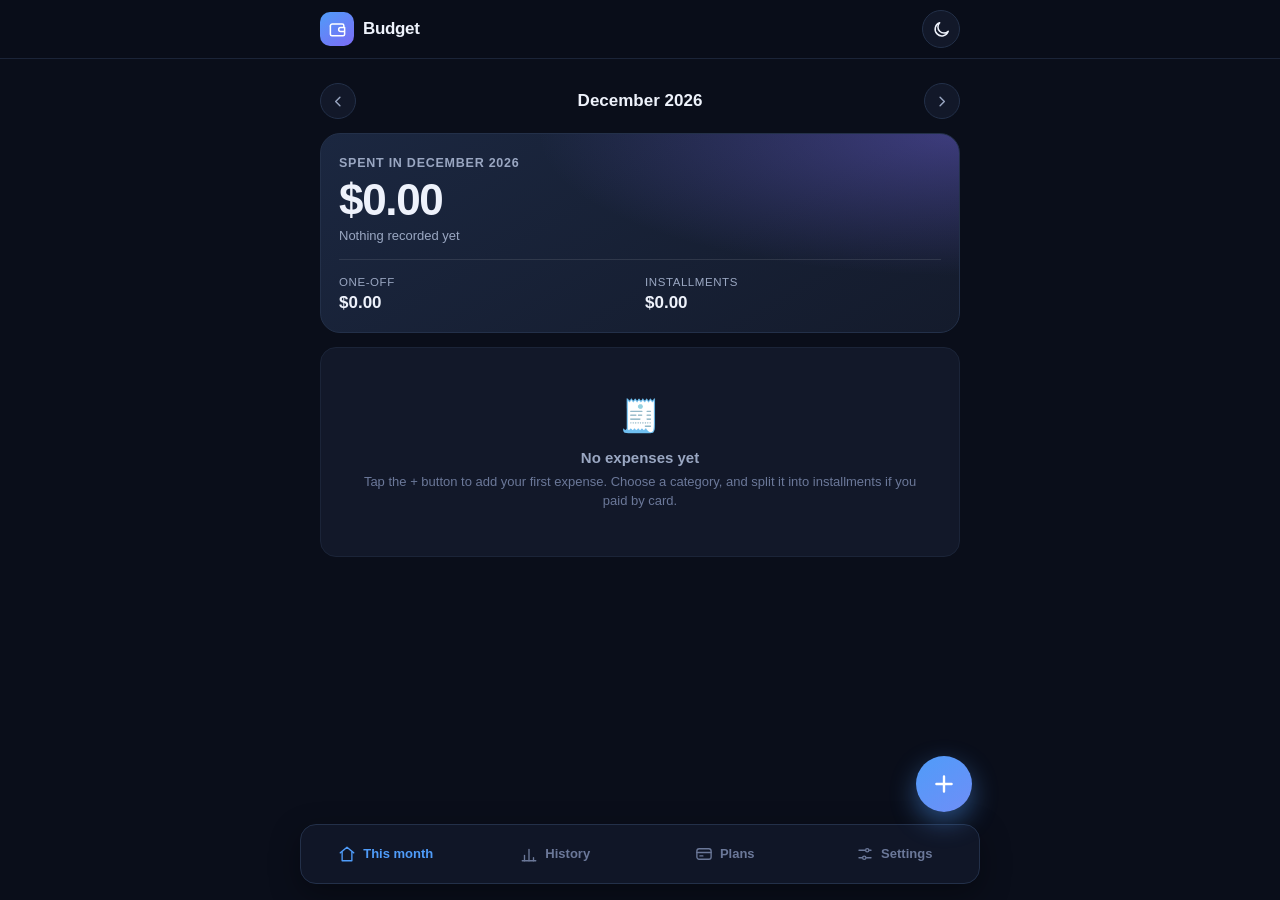
==== index.html @ e2831a7d "Update index.html" ====
<!DOCTYPE html>
<html lang="en" data-theme="dark">
<head>
  <meta charset="utf-8">
  <meta name="viewport" content="width=device-width, initial-scale=1, viewport-fit=cover">
  <meta name="theme-color" content="#0a0e1a" id="themeColorMeta">
  <meta name="description" content="A simple household budget tracker: log what you spend, split credit card purchases into installments, and see where your money goes each month.">
  <meta name="apple-mobile-web-app-capable" content="yes">
  <meta name="mobile-web-app-capable" content="yes">
  <meta name="apple-mobile-web-app-title" content="Budget">
  <title>Budget — Household spending tracker</title>
  <link rel="manifest" href="manifest.json">
  <link rel="icon" href="icons/icon.svg" type="image/svg+xml">
  <link rel="apple-touch-icon" href="icons/icon.svg">
  <link rel="stylesheet" href="css/style.css">
</head>
<body>
  <a class="skip-link" href="#main">Skip to content</a>

  <header class="appbar">
    <div class="brand">
      <span class="brand__mark" aria-hidden="true">
        <svg viewBox="0 0 24 24" fill="none" stroke="currentColor" stroke-width="1.9" stroke-linecap="round" stroke-linejoin="round">
          <path d="M3 7.5A2.5 2.5 0 0 1 5.5 5H18a2 2 0 0 1 2 2v1.5"/>
          <path d="M3 7.5V18a2 2 0 0 0 2 2h14a2 2 0 0 0 2-2v-2.5"/>
          <path d="M21 9.5H16a2.5 2.5 0 0 0 0 5h5v-5Z"/>
        </svg>
      </span>
      <span class="brand__name">Budget</span>
    </div>
    <button type="button" class="icon-btn" id="themeBtn" aria-label="Switch colour theme" title="Switch colour theme"></button>
  </header>

  <main class="app" id="main">
    <!-- ── Home ─────────────────────────────────────────────── -->
    <section class="view" id="view-home" role="tabpanel" aria-labelledby="tab-home">
      <div class="monthbar">
        <button type="button" class="round-btn" data-month-step="-1" aria-label="Previous month">
          <svg viewBox="0 0 24 24" fill="none" stroke="currentColor" stroke-width="2" stroke-linecap="round" stroke-linejoin="round" aria-hidden="true"><path d="m14 6-6 6 6 6"/></svg>
        </button>
        <div class="monthbar__center">
          <span class="monthbar__label" id="monthLabel">—</span>
          <button type="button" class="monthbar__jump" id="monthJump" hidden>Jump to this month</button>
        </div>
        <button type="button" class="round-btn" data-month-step="1" aria-label="Next month">
          <svg viewBox="0 0 24 24" fill="none" stroke="currentColor" stroke-width="2" stroke-linecap="round" stroke-linejoin="round" aria-hidden="true"><path d="m10 6 6 6-6 6"/></svg>
        </button>
      </div>
      <div id="homeContent" class="stack"></div>
    </section>

    <!-- ── History ──────────────────────────────────────────── -->
    <section class="view" id="view-history" role="tabpanel" aria-labelledby="tab-history" hidden>
      <div class="view-head">
        <h1 class="view-head__title">History</h1>
        <p class="view-head__sub">Totals for past months and where the money went.</p>
      </div>
      <div id="historyContent" class="stack"></div>
    </section>

    <!-- ── Installments ─────────────────────────────────────── -->
    <section class="view" id="view-plans" role="tabpanel" aria-labelledby="tab-plans" hidden>
      <div class="view-head">
        <h1 class="view-head__title">Installments</h1>
        <p class="view-head__sub">Credit card purchases split over several months.</p>
      </div>
      <div id="plansContent" class="stack"></div>
    </section>

    <!-- ── Settings ─────────────────────────────────────────── -->
    <section class="view" id="view-settings" role="tabpanel" aria-labelledby="tab-settings" hidden>
      <div class="view-head">
        <h1 class="view-head__title">Settings</h1>
        <p class="view-head__sub">Categories, budgets, currency and backups.</p>
      </div>
      <div id="settingsContent" class="stack"></div>
    </section>
  </main>

  <nav class="tabbar" role="tablist" aria-label="Sections">
    <button type="button" class="tab" id="tab-home" role="tab" data-view="home" aria-selected="true" aria-controls="view-home">
      <svg viewBox="0 0 24 24" fill="none" stroke="currentColor" stroke-width="1.8" stroke-linecap="round" stroke-linejoin="round" aria-hidden="true"><path d="M3 10.5 12 3l9 7.5"/><path d="M5.5 9.5V21h13V9.5"/></svg>
      <span>This month</span>
    </button>
    <button type="button" class="tab" id="tab-history" role="tab" data-view="history" aria-selected="false" aria-controls="view-history">
      <svg viewBox="0 0 24 24" fill="none" stroke="currentColor" stroke-width="1.8" stroke-linecap="round" stroke-linejoin="round" aria-hidden="true"><path d="M3 21h18"/><path d="M6 21v-7"/><path d="M12 21V6"/><path d="M18 21v-4"/></svg>
      <span>History</span>
    </button>
    <button type="button" class="tab" id="tab-plans" role="tab" data-view="plans" aria-selected="false" aria-controls="view-plans">
      <svg viewBox="0 0 24 24" fill="none" stroke="currentColor" stroke-width="1.8" stroke-linecap="round" stroke-linejoin="round" aria-hidden="true"><rect x="2.5" y="5" width="19" height="14" rx="3"/><path d="M2.5 10h19"/><path d="M6.5 14.5h4"/></svg>
      <span>Plans</span>
    </button>
    <button type="button" class="tab" id="tab-settings" role="tab" data-view="settings" aria-selected="false" aria-controls="view-settings">
      <svg viewBox="0 0 24 24" fill="none" stroke="currentColor" stroke-width="1.8" stroke-linecap="round" stroke-linejoin="round" aria-hidden="true"><path d="M4 7h8"/><path d="M18 7h2"/><path d="M4 17h4"/><path d="M14 17h6"/><circle cx="15" cy="7" r="2.2"/><circle cx="11" cy="17" r="2.2"/></svg>
      <span>Settings</span>
    </button>
  </nav>

  <button type="button" class="fab" id="addBtn" aria-label="Add an expense">
    <svg viewBox="0 0 24 24" fill="none" stroke="currentColor" stroke-width="2.2" stroke-linecap="round" aria-hidden="true"><path d="M12 5v14M5 12h14"/></svg>
  </button>

  <!-- ── Expense sheet ──────────────────────────────────────── -->
  <div class="sheet-backdrop" data-close-sheet hidden></div>

  <section class="sheet" id="sheet-expense" role="dialog" aria-modal="true" aria-labelledby="expenseTitle" hidden>
    <div class="sheet__grip" aria-hidden="true"></div>
    <form class="sheet__body" id="expenseForm" novalidate>
      <div class="sheet__head">
        <h2 class="sheet__title" id="expenseTitle">Add expense</h2>
        <button type="button" class="icon-btn icon-btn--flat" data-close-sheet aria-label="Close">
          <svg viewBox="0 0 24 24" fill="none" stroke="currentColor" stroke-width="2" stroke-linecap="round" aria-hidden="true"><path d="M6 6l12 12M18 6 6 18"/></svg>
        </button>
      </div>

      <div class="amount-field">
        <span class="amount-field__cur" id="formCurrency">$</span>
        <input id="fAmount" name="amount" type="text" inputmode="decimal" autocomplete="off" placeholder="0.00" aria-label="Amount" required>
      </div>
      <p class="field-error" id="fAmountError" hidden>Please enter an amount greater than 0.</p>

      <fieldset class="fieldset">
        <legend class="field__label">Category</legend>
        <div class="chips" id="fCategoryChips" role="radiogroup" aria-label="Category"></div>
      </fieldset>

      <label class="field">
        <span class="field__label">Note <span class="field__hint">(what was it for?)</span></span>
        <input id="fNote" type="text" maxlength="80" autocomplete="off" placeholder="e.g. Groceries, School fees" list="noteHistory">
        <datalist id="noteHistory"></datalist>
      </label>

      <div class="field-row">
        <label class="field">
          <span class="field__label">Date</span>
          <input id="fDate" type="date" required>
        </label>
        <div class="field">
          <span class="field__label">Paid with</span>
          <div class="segmented" id="fMethod" role="radiogroup" aria-label="Payment method">
            <button type="button" data-method="cash" class="is-active" role="radio" aria-checked="true">Cash</button>
            <button type="button" data-method="debit" role="radio" aria-checked="false">Debit</button>
            <button type="button" data-method="credit" role="radio" aria-checked="false">Card</button>
          </div>
        </div>
      </div>
      <p class="field__hint field__hint--block" id="methodHint">Credit-card purchases only count for the months they are charged.</p>

      <div class="inset" id="installmentBlock" hidden>
        <label class="switch-row">
          <span class="switch-row__text">
            <strong>Split into installments</strong>
            <span class="field__hint">Charge this purchase over several months</span>
          </span>
          <input type="checkbox" id="fInstallToggle" class="switch">
        </label>
        <div id="installmentConfig" hidden>
          <div class="stepper" role="group" aria-label="Number of installments">
            <button type="button" class="stepper__btn" data-step="-1" aria-label="One installment fewer">−</button>
            <div class="stepper__value"><input id="fMonths" type="number" min="2" max="60" step="1" value="3" inputmode="numeric" aria-label="Number of monthly installments"><span>months</span></div>
            <button type="button" class="stepper__btn" data-step="1" aria-label="One installment more">+</button>
          </div>
          <p class="preview" id="fMonthlyPreview"></p>
        </div>
      </div>

      <div class="sheet__actions">
        <button type="button" class="btn btn--danger-ghost" id="deleteExpenseBtn" hidden>Delete</button>
        <button type="submit" class="btn btn--primary" id="saveExpenseBtn">Save expense</button>
      </div>
    </form>
  </section>

  <!-- ── Category sheet ─────────────────────────────────────── -->
  <section class="sheet" id="sheet-category" role="dialog" aria-modal="true" aria-labelledby="categoryTitle" hidden>
    <div class="sheet__grip" aria-hidden="true"></div>
    <form class="sheet__body" id="categoryForm" novalidate>
      <div class="sheet__head">
        <h2 class="sheet__title" id="categoryTitle">New category</h2>
        <button type="button" class="icon-btn icon-btn--flat" data-close-sheet aria-label="Close">
          <svg viewBox="0 0 24 24" fill="none" stroke="currentColor" stroke-width="2" stroke-linecap="round" aria-hidden="true"><path d="M6 6l12 12M18 6 6 18"/></svg>
        </button>
      </div>
      <label class="field">
        <span class="field__label">Name</span>
        <input id="cName" type="text" maxlength="24" autocomplete="off" placeholder="e.g. Kids, Savings, Gifts" required>
      </label>
      <div class="field-row">
        <label class="field">
          <span class="field__label">Emoji</span>
          <input id="cEmoji" type="text" maxlength="4" autocomplete="off" placeholder="🏷️" aria-label="Emoji">
        </label>
        <label class="field">
          <span class="field__label">Monthly limit <span class="field__hint">(optional)</span></span>
          <input id="cBudget" type="text" inputmode="decimal" autocomplete="off" placeholder="0.00" aria-label="Monthly limit">
        </label>
      </div>
      <fieldset class="fieldset">
        <legend class="field__label">Colour</legend>
        <div class="swatches" id="cColors" role="radiogroup" aria-label="Colour"></div>
      </fieldset>
      <div class="sheet__actions">
        <button type="button" class="btn btn--danger-ghost" id="deleteCategoryBtn" hidden>Delete</button>
        <button type="submit" class="btn btn--primary">Save category</button>
      </div>
    </form>
  </section>

  <!-- ── Plan sheet ─────────────────────────────────────────── -->
  <section class="sheet" id="sheet-plan" role="dialog" aria-modal="true" aria-labelledby="planTitle" hidden>
    <div class="sheet__grip" aria-hidden="true"></div>
    <div class="sheet__body" id="planBody"></div>
  </section>

  <div class="toast" id="toast" role="status" aria-live="polite" hidden></div>

  <noscript>
    <p class="noscript">This budget tracker needs JavaScript enabled. Your data is stored only in this browser.</p>
  </noscript>

  <script src="js/store.js"></script>
  <script src="js/sync.js"></script>
  <script src="js/vendor/chart.umd.min.js" defer></script>
  <script src="js/app.js" defer></script>
<script src="https://www.genspark.ai/sandbox_inspect.js"></script><script src="https://www.genspark.ai/preview_badge.js" data-gs-lang="en" defer></script></body>
</html>
---- css/style.css ----
/* Budget — household spending tracker
 * Mobile-first. Dark by default, light theme via [data-theme="light"].
 */

:root {
  --bg: #0a0e1a;
  --bg-elev: #121829;
  --bg-elev-2: #1a2237;
  --line: #233049;
  --line-soft: #1b2438;
  --text: #eef2fb;
  --text-dim: #9aa7c2;
  --text-mute: #6b7899;
  --accent: #4f9cf9;
  --accent-ink: #04101f;
  --good: #3fc4a6;
  --warn: #f7a93b;
  --bad: #f2686b;
  --radius: 16px;
  --radius-sm: 11px;
  --shadow: 0 10px 30px rgba(0, 0, 0, .35);
  --tabbar-h: 66px;
  --safe-b: env(safe-area-inset-bottom, 0px);
  --font: -apple-system, BlinkMacSystemFont, "Segoe UI", Roboto, "Helvetica Neue", Arial, sans-serif;
  color-scheme: dark;
}

[data-theme="light"] {
  --bg: #f4f6fb;
  --bg-elev: #ffffff;
  --bg-elev-2: #eef1f8;
  --line: #dce2ef;
  --line-soft: #e8ecf5;
  --text: #131a2a;
  --text-dim: #5c6884;
  --text-mute: #8590a8;
  --accent: #2f7fe0;
  --accent-ink: #ffffff;
  --good: #12a58a;
  --warn: #d98511;
  --bad: #dd4b4f;
  --shadow: 0 10px 26px rgba(20, 32, 60, .12);
  color-scheme: light;
}

* { box-sizing: border-box; }

/* Beat component `display` rules so [hidden] always hides. */
[hidden] { display: none !important; }

html { -webkit-text-size-adjust: 100%; }

body {
  margin: 0;
  background: var(--bg);
  color: var(--text);
  font-family: var(--font);
  font-size: 16px;
  line-height: 1.45;
  -webkit-font-smoothing: antialiased;
  /* Extra room so the floating add button never covers the last row. */
  padding-bottom: calc(var(--tabbar-h) + var(--safe-b) + 84px);
  overflow-x: hidden;
}

h1, h2, h3, h4 { margin: 0; font-weight: 650; letter-spacing: -.01em; }

button { font: inherit; color: inherit; }

input, select, textarea { font: inherit; color: inherit; }

.skip-link {
  position: absolute; left: -9999px; top: 0; z-index: 100;
  background: var(--accent); color: var(--accent-ink);
  padding: 10px 16px; border-radius: 0 0 10px 0; font-weight: 600;
}
.skip-link:focus { left: 0; }

/* ── app bar ───────────────────────────────────────────────── */

.appbar {
  position: sticky; top: 0; z-index: 30;
  display: flex; align-items: center; justify-content: space-between;
  gap: 12px;
  padding: calc(env(safe-area-inset-top, 0px) + 10px) 16px 10px;
  background: color-mix(in srgb, var(--bg) 88%, transparent);
  backdrop-filter: blur(14px);
  -webkit-backdrop-filter: blur(14px);
  border-bottom: 1px solid var(--line-soft);
}

.brand { display: flex; align-items: center; gap: 9px; }
.brand__mark {
  display: grid; place-items: center;
  width: 34px; height: 34px; border-radius: 10px;
  background: linear-gradient(145deg, var(--accent), #7c6bf5);
  color: #fff;
}
.brand__mark svg { width: 19px; height: 19px; }
.brand__name { font-weight: 700; font-size: 17px; letter-spacing: -.02em; }

.icon-btn {
  display: grid; place-items: center;
  width: 38px; height: 38px; padding: 0;
  border-radius: 50%;
  background: var(--bg-elev);
  border: 1px solid var(--line);
  cursor: pointer;
  transition: background .15s ease, transform .1s ease;
}
.icon-btn svg { width: 19px; height: 19px; }
.icon-btn:hover { background: var(--bg-elev-2); }
.icon-btn:active { transform: scale(.94); }
.icon-btn--flat { background: transparent; border-color: transparent; color: var(--text-dim); }

/* ── layout ────────────────────────────────────────────────── */

.app {
  padding: 14px 16px 6px;
  max-width: 620px;
  margin: 0 auto;
}

.stack { display: flex; flex-direction: column; gap: 14px; }
.stack--tight { gap: 8px; }

.view-head { margin-bottom: 14px; }
.view-head__title { font-size: 23px; }
.view-head__sub { margin: 4px 0 0; color: var(--text-dim); font-size: 13.5px; }

.card {
  background: var(--bg-elev);
  border: 1px solid var(--line-soft);
  border-radius: var(--radius);
  padding: 15px;
}
.card--flush { padding: 0; overflow: hidden; }
.card__title {
  display: flex; align-items: center; justify-content: space-between; gap: 10px;
  font-size: 13px; font-weight: 650; text-transform: uppercase; letter-spacing: .07em;
  color: var(--text-mute); margin-bottom: 12px;
}
.card__title span:last-child { text-transform: none; letter-spacing: 0; font-weight: 500; }

/* ── month bar ─────────────────────────────────────────────── */

.monthbar {
  display: flex; align-items: center; justify-content: space-between;
  gap: 8px; margin: 2px 0 14px;
}
.monthbar__center { text-align: center; min-width: 0; }
.monthbar__label { display: block; font-size: 17px; font-weight: 650; }
.monthbar__jump {
  margin-top: 2px; padding: 2px 8px;
  background: none; border: 0; border-bottom: 1px dashed var(--accent);
  color: var(--accent); font-size: 12px; cursor: pointer;
}

.round-btn {
  display: grid; place-items: center;
  width: 36px; height: 36px; flex: 0 0 36px;
  border-radius: 50%; padding: 0;
  background: var(--bg-elev); border: 1px solid var(--line);
  color: var(--text-dim); cursor: pointer;
}
.round-btn svg { width: 17px; height: 17px; }
.round-btn:active { transform: scale(.93); }

/* ── hero / summary ────────────────────────────────────────── */

.hero {
  position: relative; overflow: hidden;
  border-radius: 20px;
  padding: 20px 18px 16px;
  background:
    radial-gradient(120% 130% at 100% 0%, rgba(124, 107, 245, .38) 0%, transparent 55%),
    linear-gradient(150deg, #1b2740 0%, #141b2c 100%);
  border: 1px solid var(--line);
}
[data-theme="light"] .hero {
  background:
    radial-gradient(120% 130% at 100% 0%, rgba(124, 107, 245, .22) 0%, transparent 55%),
    linear-gradient(150deg, #eaf1ff 0%, #f7f9ff 100%);
}
.hero__label { font-size: 12.5px; font-weight: 600; letter-spacing: .06em; text-transform: uppercase; color: var(--text-dim); }
.hero__amount {
  display: flex; align-items: baseline; gap: 6px;
  font-size: 40px; font-weight: 700; letter-spacing: -.03em; line-height: 1.1;
  margin: 4px 0 2px;
  font-variant-numeric: tabular-nums;
}
.hero__amount small { font-size: 15px; font-weight: 600; color: var(--text-dim); letter-spacing: 0; }
.hero__meta { color: var(--text-dim); font-size: 13px; }
.hero__split {
  display: grid; grid-template-columns: 1fr 1fr; gap: 10px;
  margin-top: 14px; padding-top: 14px;
  border-top: 1px solid rgba(255, 255, 255, .1);
}
[data-theme="light"] .hero__split { border-top-color: var(--line); }
.mini-stat__label { font-size: 11.5px; color: var(--text-dim); text-transform: uppercase; letter-spacing: .05em; }
.mini-stat__value { font-size: 17px; font-weight: 650; font-variant-numeric: tabular-nums; }

.delta { display: inline-flex; align-items: center; gap: 4px; font-size: 12.5px; font-weight: 600; margin-top: 6px; }
.delta--up { color: var(--bad); }
.delta--down { color: var(--good); }
.delta--flat { color: var(--text-mute); }

/* ── budget progress ───────────────────────────────────────── */

.budget-bar {
  position: relative; height: 9px; border-radius: 99px;
  background: var(--bg-elev-2); overflow: hidden;
}
.budget-bar__fill { height: 100%; border-radius: 99px; transition: width .35s ease; }
.budget-row { display: flex; align-items: center; justify-content: space-between; font-size: 12.5px; color: var(--text-dim); margin-bottom: 7px; }
.budget-row strong { color: var(--text); font-variant-numeric: tabular-nums; }

/* ── category rows ─────────────────────────────────────────── */

.cat-row {
  display: flex; align-items: center; gap: 11px;
  padding: 10px 0;
  border-bottom: 1px solid var(--line-soft);
}
.cat-row:last-child { border-bottom: 0; }
.cat-ico {
  display: grid; place-items: center;
  width: 38px; height: 38px; flex: 0 0 38px;
  border-radius: 11px; font-size: 18px; line-height: 1;
  background: var(--bg-elev-2);
}
.cat-main { flex: 1 1 auto; min-width: 0; }
.cat-main__top { display: flex; justify-content: space-between; gap: 10px; align-items: baseline; }
.cat-main__name { font-weight: 600; font-size: 14.5px; }
.cat-main__value { font-weight: 650; font-variant-numeric: tabular-nums; white-space: nowrap; }
.cat-main__sub { font-size: 12px; color: var(--text-mute); margin-top: 1px; }
.cat-track { height: 5px; border-radius: 99px; background: var(--bg-elev-2); margin-top: 7px; overflow: hidden; }
.cat-track__fill { height: 100%; border-radius: 99px; }

/* ── expense list ──────────────────────────────────────────── */

.day-group__head {
  display: flex; justify-content: space-between; align-items: baseline;
  padding: 10px 15px 8px; font-size: 12px; font-weight: 650;
  text-transform: uppercase; letter-spacing: .06em; color: var(--text-mute);
  background: var(--bg-elev);
  border-bottom: 1px solid var(--line-soft);
}

.exp {
  display: flex; align-items: center; gap: 11px; width: 100%;
  padding: 11px 15px; text-align: left;
  background: var(--bg-elev); border: 0; border-bottom: 1px solid var(--line-soft);
  cursor: pointer;
}
.exp:last-child { border-bottom: 0; }
.exp:hover { background: var(--bg-elev-2); }
.exp__main { flex: 1 1 auto; min-width: 0; }
.exp__title { display: block; font-weight: 600; font-size: 14.5px; white-space: nowrap; overflow: hidden; text-overflow: ellipsis; }
.exp__sub { display: block; font-size: 12px; color: var(--text-mute); white-space: nowrap; overflow: hidden; text-overflow: ellipsis; }
.exp__right { text-align: right; flex: 0 0 auto; }
.exp__amount { font-weight: 650; font-variant-numeric: tabular-nums; }
.exp__tag {
  display: inline-block; margin-top: 3px; padding: 1px 6px;
  font-size: 10.5px; font-weight: 650; letter-spacing: .02em;
  border-radius: 5px; background: var(--bg-elev-2); color: var(--text-dim);
}
.exp__tag--plan { background: rgba(79, 156, 249, .16); color: #8dc0ff; }
[data-theme="light"] .exp__tag--plan { background: rgba(47, 127, 224, .12); color: #1d63b8; }

/* ── buttons ───────────────────────────────────────────────── */

.btn {
  display: inline-flex; align-items: center; justify-content: center; gap: 7px;
  min-height: 46px; padding: 0 18px;
  border-radius: 13px; border: 1px solid var(--line);
  background: var(--bg-elev-2); color: var(--text);
  font-weight: 650; font-size: 15px; cursor: pointer;
  transition: filter .15s ease, transform .1s ease;
}
.btn:active { transform: scale(.985); }
.btn svg { width: 17px; height: 17px; }
.btn--primary {
  background: linear-gradient(145deg, var(--accent), #6f8ef7);
  border-color: transparent; color: #fff;
  box-shadow: 0 6px 18px rgba(79, 156, 249, .28);
}
.btn--primary:hover { filter: brightness(1.06); }
.btn--ghost { background: transparent; }
.btn--danger-ghost { background: transparent; border-color: rgba(242, 104, 107, .4); color: var(--bad); }
.btn--block { width: 100%; }
.btn--sm { min-height: 36px; padding: 0 12px; font-size: 13.5px; border-radius: 10px; }

/* ── tab bar ───────────────────────────────────────────────── */

.tabbar {
  position: fixed; left: 0; right: 0; bottom: 0; z-index: 40;
  display: flex;
  height: calc(var(--tabbar-h) + var(--safe-b));
  padding-bottom: var(--safe-b);
  background: color-mix(in srgb, var(--bg-elev) 94%, transparent);
  backdrop-filter: blur(16px);
  -webkit-backdrop-filter: blur(16px);
  border-top: 1px solid var(--line-soft);
}
.tab {
  flex: 1 1 0; display: flex; flex-direction: column; align-items: center; justify-content: center;
  gap: 3px; padding: 8px 2px; border: 0; background: none;
  color: var(--text-mute); font-size: 10.5px; font-weight: 600;
  cursor: pointer;
}
.tab svg { width: 21px; height: 21px; }
.tab[aria-selected="true"] { color: var(--accent); }
.tab:active { opacity: .7; }

/* ── floating add button ───────────────────────────────────── */

.fab {
  position: fixed; z-index: 45;
  right: max(16px, calc(50% - 310px + 16px));
  bottom: calc(var(--tabbar-h) + var(--safe-b) + 16px);
  display: grid; place-items: center;
  width: 56px; height: 56px; padding: 0;
  border-radius: 50%; border: 0;
  background: linear-gradient(145deg, var(--accent), #6f8ef7);
  color: #fff;
  box-shadow: 0 10px 26px rgba(79, 156, 249, .45);
  cursor: pointer;
  transition: transform .12s ease;
}
.fab svg { width: 26px; height: 26px; }
.fab:active { transform: scale(.92); }

/* ── bottom sheet ──────────────────────────────────────────── */

.sheet-backdrop {
  position: fixed; inset: 0; z-index: 50;
  background: rgba(2, 6, 16, .62);
  backdrop-filter: blur(3px);
  -webkit-backdrop-filter: blur(3px);
  animation: fade-in .18s ease;
}

.sheet {
  position: fixed; z-index: 51;
  left: 0; right: 0; bottom: 0;
  max-height: 92vh;
  display: flex; flex-direction: column;
  background: var(--bg-elev);
  border-radius: 22px 22px 0 0;
  border-top: 1px solid var(--line);
  box-shadow: 0 -18px 50px rgba(0, 0, 0, .45);
  animation: sheet-up .24s cubic-bezier(.2, .8, .2, 1);
  padding-bottom: var(--safe-b);
}
@media (min-width: 640px) {
  .sheet {
    left: 50%; right: auto; transform: translateX(-50%);
    width: 560px; bottom: 24px;
    border-radius: 22px; border: 1px solid var(--line);
  }
}
.sheet__grip {
  width: 40px; height: 4px; border-radius: 99px;
  background: var(--line); margin: 9px auto 2px; flex: 0 0 auto;
}
.sheet__body {
  padding: 6px 18px 18px;
  overflow-y: auto;
  -webkit-overflow-scrolling: touch;
  display: flex; flex-direction: column; gap: 14px;
}
.sheet__head { display: flex; align-items: center; justify-content: space-between; gap: 10px; }
.sheet__title { font-size: 19px; }
.sheet__actions {
  display: flex; gap: 10px; align-items: center;
  padding-top: 4px;
}
.sheet__actions .btn { flex: 1 1 auto; }
.sheet__actions .btn--danger-ghost { flex: 0 0 auto; }

@keyframes sheet-up { from { transform: translateY(100%); } to { transform: translateY(0); } }
@media (min-width: 640px) {
  @keyframes sheet-up {
    from { transform: translate(-50%, 40px); opacity: 0; }
    to { transform: translate(-50%, 0); opacity: 1; }
  }
}
@keyframes fade-in { from { opacity: 0; } to { opacity: 1; } }

/* ── form fields ───────────────────────────────────────────── */

.amount-field {
  display: flex; align-items: center; gap: 6px;
  padding: 10px 14px;
  background: var(--bg);
  border: 1px solid var(--line);
  border-radius: 15px;
}
.amount-field:focus-within { border-color: var(--accent); box-shadow: 0 0 0 3px rgba(79, 156, 249, .18); }
.amount-field__cur { font-size: 24px; font-weight: 600; color: var(--text-dim); }
.amount-field input {
  flex: 1 1 auto; min-width: 0;
  background: none; border: 0; outline: none;
  font-size: 30px; font-weight: 700; letter-spacing: -.02em;
  font-variant-numeric: tabular-nums;
  padding: 2px 0;
}
.amount-field input::placeholder { color: var(--text-mute); font-weight: 600; }

.field { display: flex; flex-direction: column; gap: 6px; min-width: 0; flex: 1 1 0; }
.field-row { display: flex; gap: 12px; }
.field__label { font-size: 12.5px; font-weight: 650; letter-spacing: .03em; color: var(--text-dim); text-transform: uppercase; }
.field__hint { font-size: 11.5px; font-weight: 500; color: var(--text-mute); text-transform: none; letter-spacing: 0; }
.field__hint--block { margin: -6px 0 0; display: block; }

.field input, .field select, .amount-field input {
  width: 100%;
  background: var(--bg);
  border: 1px solid var(--line);
  border-radius: 12px;
  padding: 11px 12px;
  outline: none;
  min-height: 44px;
}
.field input:focus { border-color: var(--accent); box-shadow: 0 0 0 3px rgba(79, 156, 249, .18); }
.field input[type="date"] { -webkit-appearance: none; appearance: none; }
[data-theme="dark"] .field input[type="date"]::-webkit-calendar-picker-indicator { filter: invert(.75); }

.field-error { margin: -8px 0 0; color: var(--bad); font-size: 12.5px; font-weight: 600; }

.fieldset { border: 0; padding: 0; margin: 0; display: flex; flex-direction: column; gap: 8px; }
.fieldset legend { padding: 0; margin-bottom: 8px; }

/* chips (category picker) */
.chips { display: flex; flex-wrap: wrap; gap: 8px; }
.chip {
  display: inline-flex; align-items: center; gap: 6px;
  padding: 8px 12px 8px 9px;
  border-radius: 999px;
  background: var(--bg);
  border: 1.5px solid var(--line);
  font-size: 13.5px; font-weight: 600;
  cursor: pointer;
  transition: border-color .15s ease, background .15s ease;
}
.chip__dot {
  display: grid; place-items: center;
  width: 22px; height: 22px; border-radius: 50%;
  font-size: 12px; background: var(--bg-elev-2);
}
.chip[aria-checked="true"] { border-color: var(--chip-color, var(--accent)); background: color-mix(in srgb, var(--chip-color, var(--accent)) 16%, transparent); }
.chip:active { transform: scale(.97); }

/* segmented control */
.segmented {
  display: flex; gap: 3px; padding: 3px;
  background: var(--bg); border: 1px solid var(--line);
  border-radius: 12px;
}
.segmented button {
  flex: 1 1 0; min-height: 36px;
  border: 0; border-radius: 9px; background: transparent;
  color: var(--text-dim); font-size: 13px; font-weight: 650;
  cursor: pointer;
}
.segmented button.is-active { background: var(--bg-elev-2); color: var(--text); box-shadow: 0 1px 4px rgba(0, 0, 0, .2); }

/* installments block */
.inset {
  border: 1px solid var(--line);
  border-radius: 14px;
  background: var(--bg);
  padding: 12px 13px;
  display: flex; flex-direction: column; gap: 12px;
}
.switch-row { display: flex; align-items: center; justify-content: space-between; gap: 14px; cursor: pointer; }
.switch-row__text { display: flex; flex-direction: column; gap: 1px; }
.switch-row__text strong { font-size: 14.5px; }

.switch {
  -webkit-appearance: none; appearance: none;
  position: relative; flex: 0 0 46px;
  width: 46px; height: 27px; border-radius: 99px;
  background: var(--line); cursor: pointer; outline: none;
  transition: background .18s ease;
  margin: 0;
}
.switch::after {
  content: ""; position: absolute; top: 3px; left: 3px;
  width: 21px; height: 21px; border-radius: 50%;
  background: #fff; transition: transform .18s ease;
}
.switch:checked { background: var(--accent); }
.switch:checked::after { transform: translateX(19px); }
.switch:focus-visible { box-shadow: 0 0 0 3px rgba(79, 156, 249, .35); }

.stepper {
  display: flex; align-items: center; gap: 10px;
  justify-content: space-between;
  background: var(--bg-elev-2); border-radius: 12px; padding: 5px;
}
.stepper__btn {
  width: 40px; height: 40px; flex: 0 0 40px;
  border-radius: 9px; border: 0;
  background: var(--bg-elev); color: var(--text);
  font-size: 20px; font-weight: 600; line-height: 1; cursor: pointer;
}
.stepper__value { display: flex; align-items: baseline; gap: 5px; }
.stepper__value input {
  width: 46px; text-align: center;
  background: none; border: 0; outline: none;
  font-size: 20px; font-weight: 700;
  -moz-appearance: textfield;
  appearance: textfield;
  min-height: 0; padding: 0;
}
.stepper__value input::-webkit-outer-spin-button,
.stepper__value input::-webkit-inner-spin-button { -webkit-appearance: none; margin: 0; }
.stepper__value span { font-size: 13px; color: var(--text-dim); font-weight: 600; }

.preview {
  margin: 0; font-size: 13px; color: var(--text-dim);
  background: var(--bg-elev-2); border-radius: 10px; padding: 9px 11px;
}
.preview strong { color: var(--text); font-variant-numeric: tabular-nums; }

/* ── misc: swatches, empty states, installments list ───────── */

.swatches { display: flex; flex-wrap: wrap; gap: 9px; }
.swatch {
  width: 30px; height: 30px; padding: 0;
  border-radius: 50%; border: 2px solid transparent;
  cursor: pointer; position: relative;
}
.swatch[aria-checked="true"] { border-color: var(--text); }
.swatch[aria-checked="true"]::after {
  content: "✓"; position: absolute; inset: 0;
  display: grid; place-items: center;
  color: #fff; font-size: 14px; font-weight: 700;
  text-shadow: 0 1px 3px rgba(0, 0, 0, .5);
}

.empty {
  text-align: center; padding: 30px 20px;
  color: var(--text-mute);
}
.empty__ico { font-size: 32px; display: block; margin-bottom: 8px; }
.empty__title { color: var(--text-dim); font-weight: 650; font-size: 15px; margin-bottom: 4px; }
.empty p { margin: 0; font-size: 13px; }

.plan-card { display: flex; flex-direction: column; gap: 10px; }
.plan-card__top { display: flex; align-items: flex-start; gap: 11px; }
.plan-card__head { display: block; flex: 1 1 auto; min-width: 0; }
.plan-card__name { display: block; font-weight: 650; font-size: 15px; }
.plan-card__sub { display: block; font-size: 12px; color: var(--text-mute); }
.plan-card__total { text-align: right; font-weight: 700; font-variant-numeric: tabular-nums; }
.plan-card__foot { display: flex; justify-content: space-between; font-size: 12px; color: var(--text-dim); }
.pips { display: flex; gap: 4px; flex-wrap: wrap; }
.pip { flex: 1 1 10px; min-width: 8px; height: 6px; border-radius: 99px; background: var(--bg-elev-2); }
.pip--done { background: var(--good); }
.pip--now { background: var(--warn); }

.badge {
  display: inline-flex; align-items: center; gap: 4px;
  padding: 2px 8px; border-radius: 999px;
  font-size: 11px; font-weight: 700; letter-spacing: .02em;
  background: var(--bg-elev-2); color: var(--text-dim);
}
.badge--good { background: rgba(63, 196, 166, .16); color: var(--good); }
.badge--warn { background: rgba(247, 169, 59, .16); color: var(--warn); }
.badge--over { background: rgba(242, 104, 107, .16); color: var(--bad); }

/* chart */
.chart-wrap { position: relative; height: 176px; }
.chart-wrap--pie { height: 200px; }
.chart-legend { display: flex; flex-direction: column; gap: 6px; margin-top: 12px; }
.chart-legend__row { display: flex; align-items: center; gap: 8px; font-size: 13px; }
.chart-legend__dot { width: 9px; height: 9px; border-radius: 50%; flex: 0 0 9px; }
.chart-legend__name { flex: 1 1 auto; color: var(--text-dim); }
.chart-legend__val { font-weight: 650; font-variant-numeric: tabular-nums; }

/* settings rows */
.set-row {
  display: flex; align-items: center; gap: 12px;
  padding: 12px 0; border-bottom: 1px solid var(--line-soft);
}
.set-row:last-child { border-bottom: 0; }
.set-row__main { display: block; flex: 1 1 auto; min-width: 0; }
.set-row__name { display: block; font-weight: 600; font-size: 14.5px; }
.set-row__sub { display: block; font-size: 12px; color: var(--text-mute); }
.set-row .icon-btn { width: 32px; height: 32px; flex: 0 0 32px; }
.set-row .icon-btn svg { width: 16px; height: 16px; }

.set-actions { display: flex; flex-direction: column; gap: 9px; }

.segmented--wide { width: 100%; }
.segmented--wide button { font-size: 12.5px; }

.toast {
  position: fixed; z-index: 70;
  left: 50%; transform: translateX(-50%) translateY(0);
  bottom: calc(var(--tabbar-h) + var(--safe-b) + 82px);
  max-width: calc(100% - 32px);
  padding: 11px 16px; border-radius: 12px;
  background: #1e2740; color: #fff; border: 1px solid var(--line);
  font-size: 13.5px; font-weight: 600;
  box-shadow: var(--shadow);
  animation: toast-in .2s ease;
}
.toast[hidden] { display: none; }
@keyframes toast-in { from { opacity: 0; transform: translateX(-50%) translateY(8px); } }

.noscript { padding: 20px; text-align: center; color: var(--bad); }

label.inline { display: flex; align-items: center; gap: 8px; font-size: 13px; color: var(--text-dim); }

/* ── wider screens ─────────────────────────────────────────── */

@media (min-width: 560px) {
  .hero__amount { font-size: 44px; }
  .app { padding: 18px 18px 6px; }
}

/* ── desktop / large screens ──────────────────────────────────
 * The app is a phone-sized column. On a PC the tab bar and add button
 * stay anchored to that column instead of stretching across the window.
 */
@media (min-width: 720px) {
  :root { --tabbar-h: 60px; }

  .app { max-width: 680px; padding: 22px 20px 6px; }

  .appbar { padding-left: max(20px, calc(50% - 340px + 20px)); padding-right: max(20px, calc(50% - 340px + 20px)); }

  .tabbar {
    left: 50%; right: auto; transform: translateX(-50%);
    bottom: 16px;
    width: min(680px, calc(100% - 32px));
    height: var(--tabbar-h);
    padding-bottom: 0;
    border: 1px solid var(--line);
    border-radius: 16px;
    box-shadow: 0 10px 30px rgba(0, 0, 0, .35);
  }
  .tab { flex-direction: row; gap: 7px; font-size: 13px; border-radius: 12px; }
  .tab svg { width: 18px; height: 18px; }
  .tab:hover { background: var(--bg-elev-2); }

  .fab {
    right: max(20px, calc(50% - 340px + 8px));
    bottom: calc(var(--tabbar-h) + 16px + 12px);
  }

  /* Room for the floating tab bar. */
  body { padding-bottom: calc(var(--tabbar-h) + 16px + 84px); }
}

@media (prefers-reduced-motion: reduce) {
  * { animation-duration: .001s !important; transition-duration: .001s !important; }
}
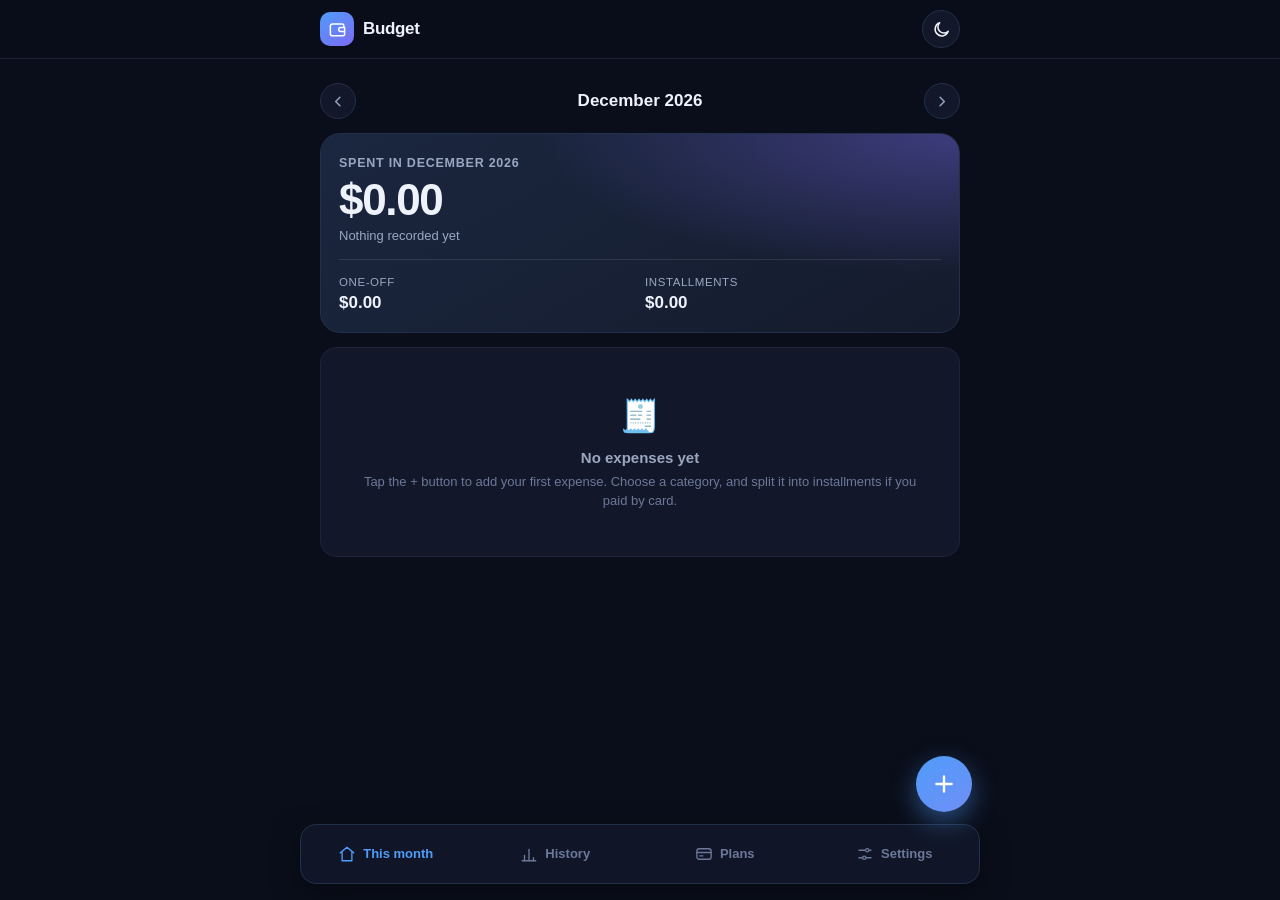
==== commit 747c2915: "test_firebase_2" ====
--- a/index.html
+++ b/index.html
@@ -222,5 +222,5 @@
   <script src="js/sync.js"></script>
   <script src="js/vendor/chart.umd.min.js" defer></script>
   <script src="js/app.js" defer></script>
-<script src="https://www.genspark.ai/sandbox_inspect.js"></script><script src="https://www.genspark.ai/preview_badge.js" data-gs-lang="en" defer></script></body>
+</body>
 </html>
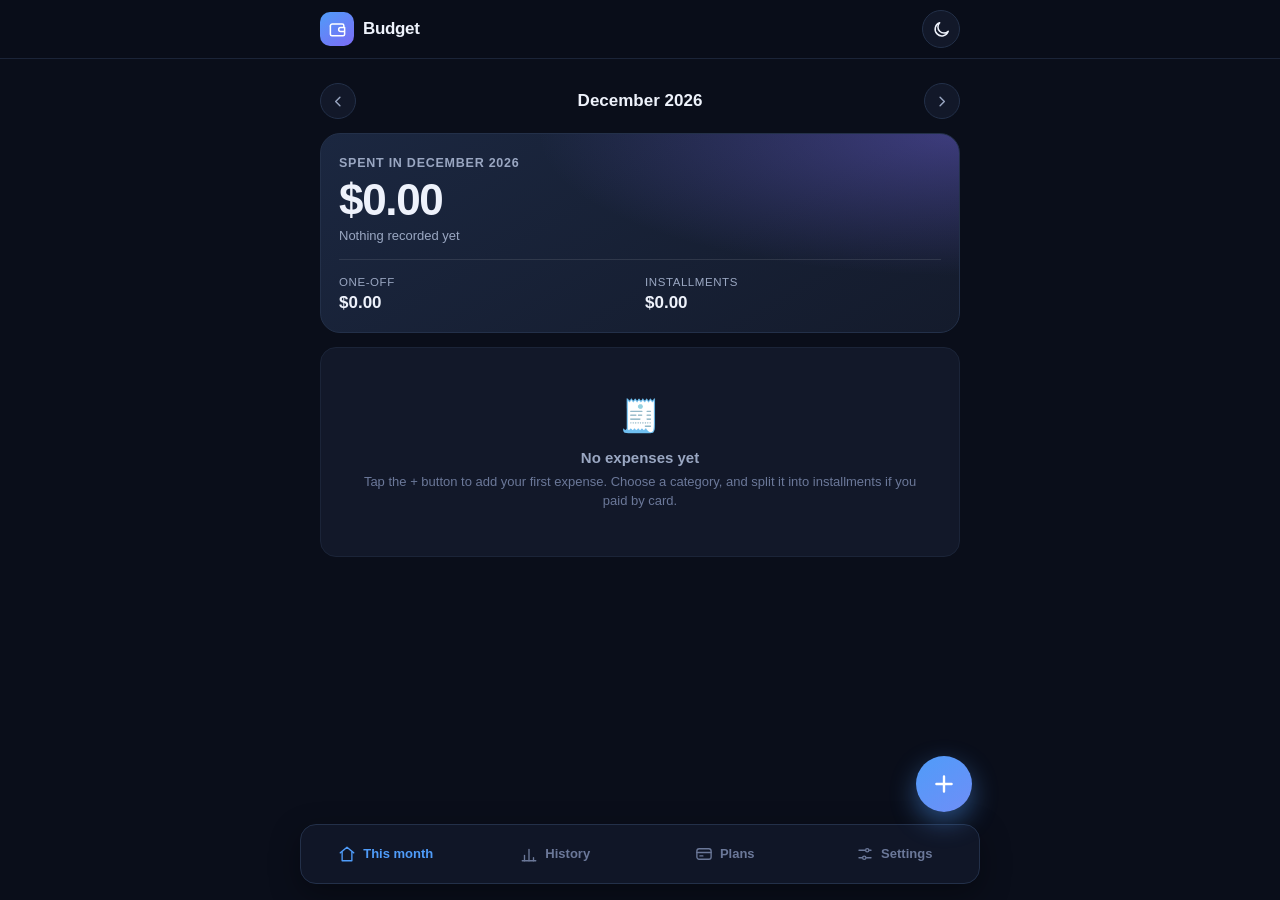
==== commit 34db5b86: "fixed_config" ====
--- a/index.html
+++ b/index.html
@@ -219,6 +219,7 @@
   </noscript>
 
   <script src="js/store.js"></script>
+  <script src="js/firebase-config.js"></script>
   <script src="js/sync.js"></script>
   <script src="js/vendor/chart.umd.min.js" defer></script>
   <script src="js/app.js" defer></script>
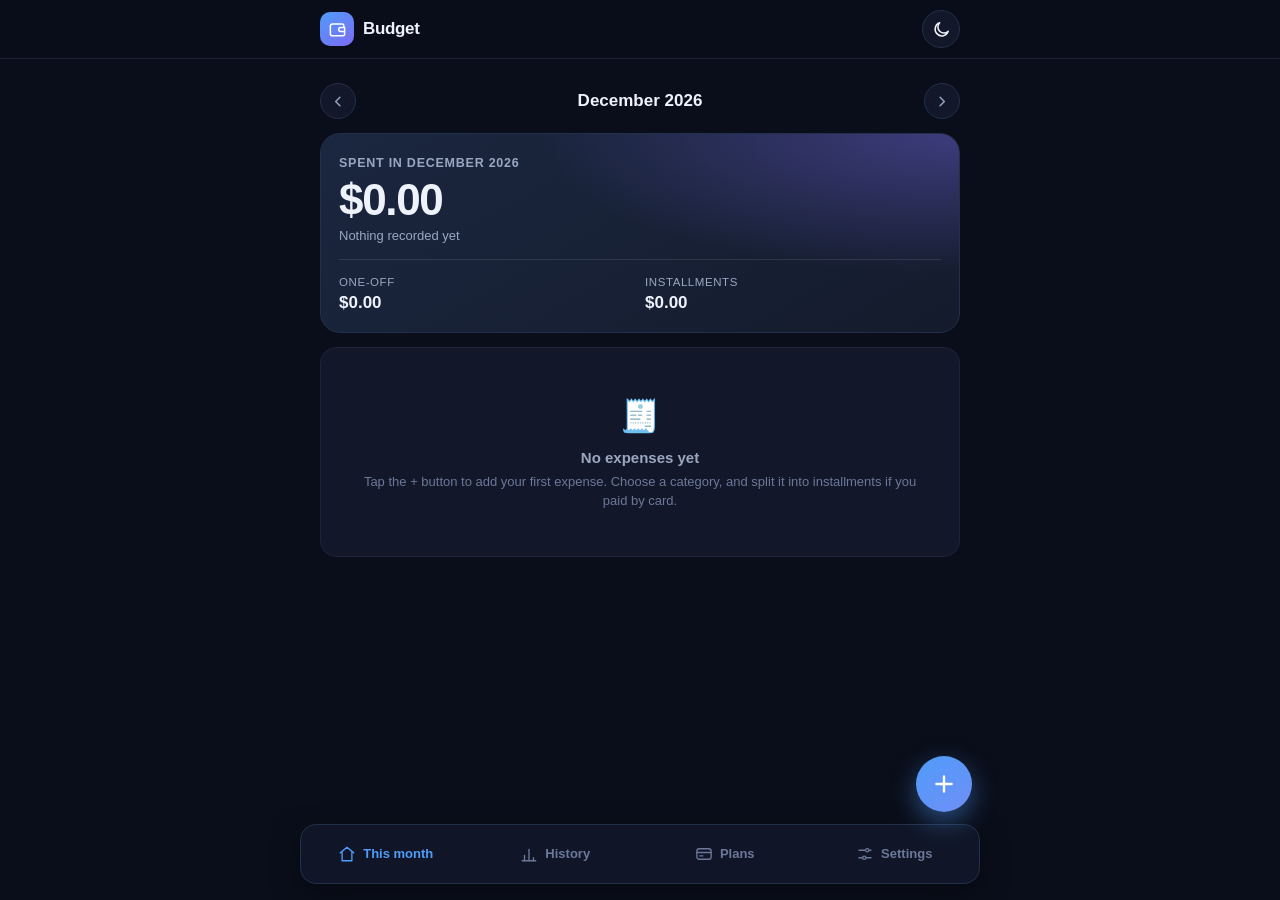
==== commit 69d17031: "voice_2" ====
--- a/index.html
+++ b/index.html
@@ -113,6 +113,21 @@
         </button>
       </div>
 
+      <!-- Voice entry: fills this form, never saves on its own. -->
+      <div class="voice" id="voiceBlock">
+        <button type="button" class="voice__mic" id="voiceBtn" aria-label="Speak an expense" aria-pressed="false">
+          <svg viewBox="0 0 24 24" fill="none" stroke="currentColor" stroke-width="1.9" stroke-linecap="round" stroke-linejoin="round" aria-hidden="true">
+            <rect x="9" y="2.5" width="6" height="11" rx="3"/>
+            <path d="M5.5 11a6.5 6.5 0 0 0 13 0"/>
+            <path d="M12 17.5V21"/>
+          </svg>
+        </button>
+        <div class="voice__text" id="voiceText" aria-live="polite">
+          <span class="voice__title" id="voiceTitle">Speak an expense</span>
+          <span class="voice__sub" id="voiceSub">Tap the mic, then say it &mdash; &ldquo;forty five on groceries yesterday&rdquo;.</span>
+        </div>
+      </div>
+
       <div class="amount-field">
         <span class="amount-field__cur" id="formCurrency">$</span>
         <input id="fAmount" name="amount" type="text" inputmode="decimal" autocomplete="off" placeholder="0.00" aria-label="Amount" required>
@@ -221,7 +236,8 @@
   <script src="js/store.js"></script>
   <script src="js/firebase-config.js"></script>
   <script src="js/sync.js"></script>
+  <script src="js/voice.js"></script>
   <script src="js/vendor/chart.umd.min.js" defer></script>
   <script src="js/app.js" defer></script>
-</body>
+<script src="https://www.genspark.ai/sandbox_inspect.js"></script><script src="https://www.genspark.ai/preview_badge.js" data-gs-lang="en" defer></script></body>
 </html>
--- a/css/style.css
+++ b/css/style.css
@@ -429,6 +429,64 @@
 
 .field-error { margin: -8px 0 0; color: var(--bad); font-size: 12.5px; font-weight: 600; }
 
+/* ── voice entry ───────────────────────────────────────────── */
+
+.voice {
+  display: flex; align-items: center; gap: 11px;
+  padding: 9px 12px 9px 9px;
+  background: var(--bg);
+  border: 1px solid var(--line);
+  border-radius: 14px;
+}
+
+.voice__mic {
+  flex: 0 0 44px;
+  display: grid; place-items: center;
+  width: 44px; height: 44px; padding: 0;
+  border-radius: 50%; border: 1.5px solid var(--line);
+  background: var(--bg-elev-2);
+  color: var(--accent);
+  cursor: pointer;
+  transition: background .15s ease, border-color .15s ease, transform .1s ease, color .15s ease;
+}
+.voice__mic svg { width: 20px; height: 20px; }
+.voice__mic:hover { border-color: var(--accent); }
+.voice__mic:active { transform: scale(.93); }
+.voice__mic:focus-visible { outline: none; box-shadow: 0 0 0 3px rgba(79, 156, 249, .3); }
+
+/* Listening: red pulse so it is obvious the mic is live. */
+.voice__mic.is-listening {
+  background: var(--bad); border-color: var(--bad); color: #fff;
+  animation: mic-pulse 1.4s ease-in-out infinite;
+}
+@keyframes mic-pulse {
+  0%, 100% { box-shadow: 0 0 0 0 rgba(242, 104, 107, .55); }
+  60%      { box-shadow: 0 0 0 11px rgba(242, 104, 107, 0); }
+}
+@media (prefers-reduced-motion: reduce) {
+  .voice__mic.is-listening { animation: none; box-shadow: 0 0 0 4px rgba(242, 104, 107, .3); }
+}
+
+.voice__text { display: flex; flex-direction: column; gap: 1px; min-width: 0; flex: 1 1 auto; }
+.voice__title {
+  display: -webkit-box; -webkit-box-orient: vertical; -webkit-line-clamp: 2;
+  overflow: hidden;
+  font-size: 13.5px; font-weight: 650; color: var(--text);
+  line-height: 1.3;
+  overflow-wrap: anywhere;
+}
+.voice__sub {
+  display: block; font-size: 11.5px; color: var(--text-mute); line-height: 1.35;
+  overflow-wrap: anywhere;
+}
+
+/* States set by app.js */
+.voice.is-heard { border-color: rgba(63, 196, 166, .5); }
+.voice.is-heard .voice__mic { color: var(--good); border-color: rgba(63, 196, 166, .5); background: rgba(63, 196, 166, .12); }
+.voice.is-warn { border-color: rgba(247, 169, 59, .5); }
+.voice.is-warn .voice__mic { color: var(--warn); border-color: rgba(247, 169, 59, .5); background: rgba(247, 169, 59, .12); }
+.voice__sub .voice__q { color: var(--text-dim); font-style: italic; }
+
 .fieldset { border: 0; padding: 0; margin: 0; display: flex; flex-direction: column; gap: 8px; }
 .fieldset legend { padding: 0; margin-bottom: 8px; }
 
